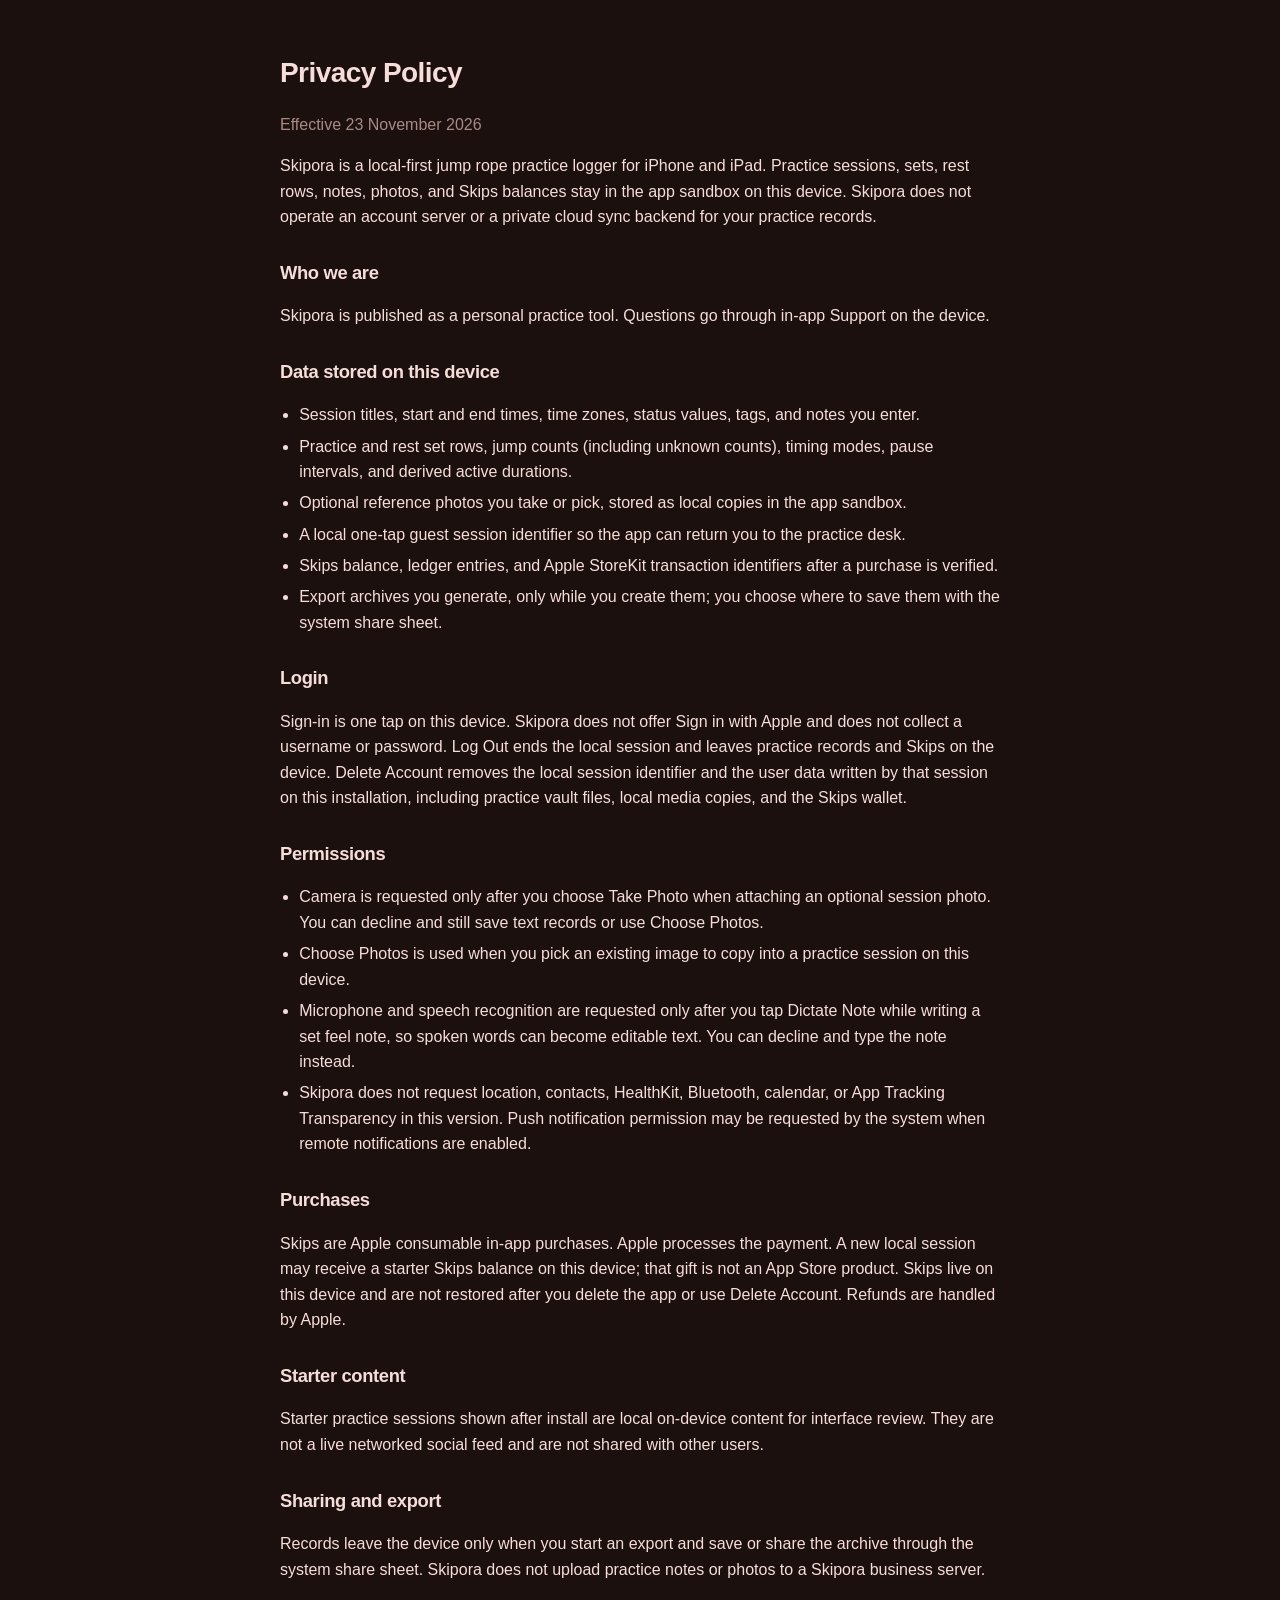
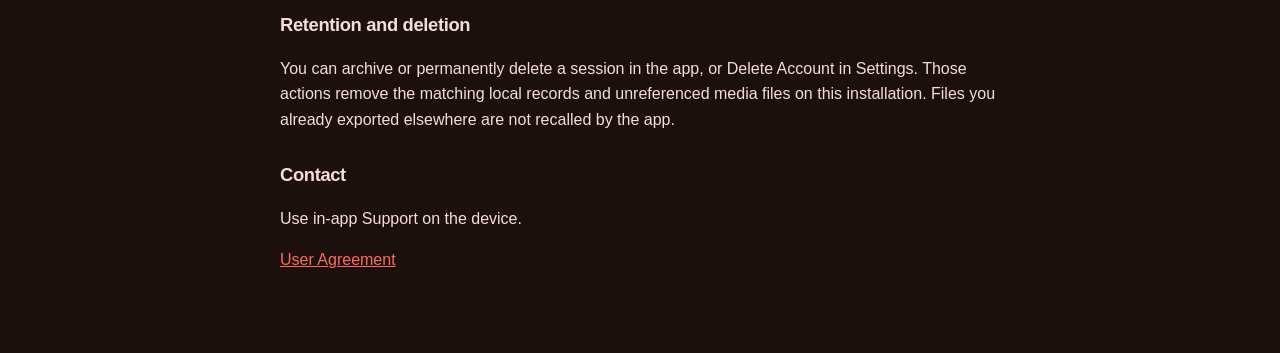
==== privacy-policy.html @ c042d0b2 "Publish Skipora legal pages" ====
<!DOCTYPE html>
<html lang="en">
<head>
<meta charset="utf-8"/>
<meta name="viewport" content="width=device-width, initial-scale=1"/>
<meta http-equiv="Cache-Control" content="no-cache, no-store, must-revalidate"/>
<meta http-equiv="Pragma" content="no-cache"/>
<title>Privacy Policy — Skipora</title>
<link rel="stylesheet" href="legal.css"/>
</head>
<body>
<main>
<h1>Privacy Policy</h1>
<p class="muted">Effective 23 November 2026</p>
<p>Skipora is a local-first jump rope practice logger for iPhone and iPad. Practice sessions, sets, rest rows, notes, photos, and Skips balances stay in the app sandbox on this device. Skipora does not operate an account server or a private cloud sync backend for your practice records.</p>

<h2>Who we are</h2>
<p>Skipora is published as a personal practice tool. Questions go through in-app Support on the device.</p>

<h2>Data stored on this device</h2>
<ul>
<li>Session titles, start and end times, time zones, status values, tags, and notes you enter.</li>
<li>Practice and rest set rows, jump counts (including unknown counts), timing modes, pause intervals, and derived active durations.</li>
<li>Optional reference photos you take or pick, stored as local copies in the app sandbox.</li>
<li>A local one-tap guest session identifier so the app can return you to the practice desk.</li>
<li>Skips balance, ledger entries, and Apple StoreKit transaction identifiers after a purchase is verified.</li>
<li>Export archives you generate, only while you create them; you choose where to save them with the system share sheet.</li>
</ul>

<h2>Login</h2>
<p>Sign-in is one tap on this device. Skipora does not offer Sign in with Apple and does not collect a username or password. Log Out ends the local session and leaves practice records and Skips on the device. Delete Account removes the local session identifier and the user data written by that session on this installation, including practice vault files, local media copies, and the Skips wallet.</p>

<h2>Permissions</h2>
<ul>
<li>Camera is requested only after you choose Take Photo when attaching an optional session photo. You can decline and still save text records or use Choose Photos.</li>
<li>Choose Photos is used when you pick an existing image to copy into a practice session on this device.</li>
<li>Microphone and speech recognition are requested only after you tap Dictate Note while writing a set feel note, so spoken words can become editable text. You can decline and type the note instead.</li>
<li>Skipora does not request location, contacts, HealthKit, Bluetooth, calendar, or App Tracking Transparency in this version. Push notification permission may be requested by the system when remote notifications are enabled.</li>
</ul>

<h2>Purchases</h2>
<p>Skips are Apple consumable in-app purchases. Apple processes the payment. A new local session may receive a starter Skips balance on this device; that gift is not an App Store product. Skips live on this device and are not restored after you delete the app or use Delete Account. Refunds are handled by Apple.</p>

<h2>Starter content</h2>
<p>Starter practice sessions shown after install are local on-device content for interface review. They are not a live networked social feed and are not shared with other users.</p>

<h2>Sharing and export</h2>
<p>Records leave the device only when you start an export and save or share the archive through the system share sheet. Skipora does not upload practice notes or photos to a Skipora business server.</p>

<h2>Retention and deletion</h2>
<p>You can archive or permanently delete a session in the app, or Delete Account in Settings. Those actions remove the matching local records and unreferenced media files on this installation. Files you already exported elsewhere are not recalled by the app.</p>

<h2>Contact</h2>
<p>Use in-app Support on the device.</p>
<p><a href="user-agreement.html?v=20261123b">User Agreement</a></p>
</main>
</body>
</html>
---- legal.css ----
:root {
  color-scheme: dark;
  --bg: #1C100E;
  --ink: #F6DDD9;
  --muted: #A88A85;
  --line: #59413D;
  --accent: #FF6B57;
  --mint: #54DCC1;
}
html, body {
  margin: 0;
  background: var(--bg);
  color: var(--ink);
  font: 16px/1.6 -apple-system, BlinkMacSystemFont, "Segoe UI", sans-serif;
}
main {
  max-width: 720px;
  margin: 0 auto;
  padding: 32px 20px 64px;
}
h1, h2 {
  font-weight: 600;
  letter-spacing: -0.02em;
}
h1 { font-size: 1.75rem; margin-bottom: 0.35rem; }
h2 { font-size: 1.15rem; margin-top: 1.75rem; }
a { color: var(--accent); }
ul { padding-left: 1.2rem; }
li { margin: 0.35rem 0; }
hr {
  border: 0;
  border-top: 1px solid var(--line);
  margin: 2rem 0;
}
.muted { color: var(--muted); }
.card {
  border: 1px solid var(--line);
  border-radius: 12px;
  padding: 16px 18px;
  background: #2A1C1A;
}
.card a {
  display: block;
  margin: 8px 0;
  font-weight: 600;
  text-decoration: none;
}
.card a:hover { color: var(--mint); }
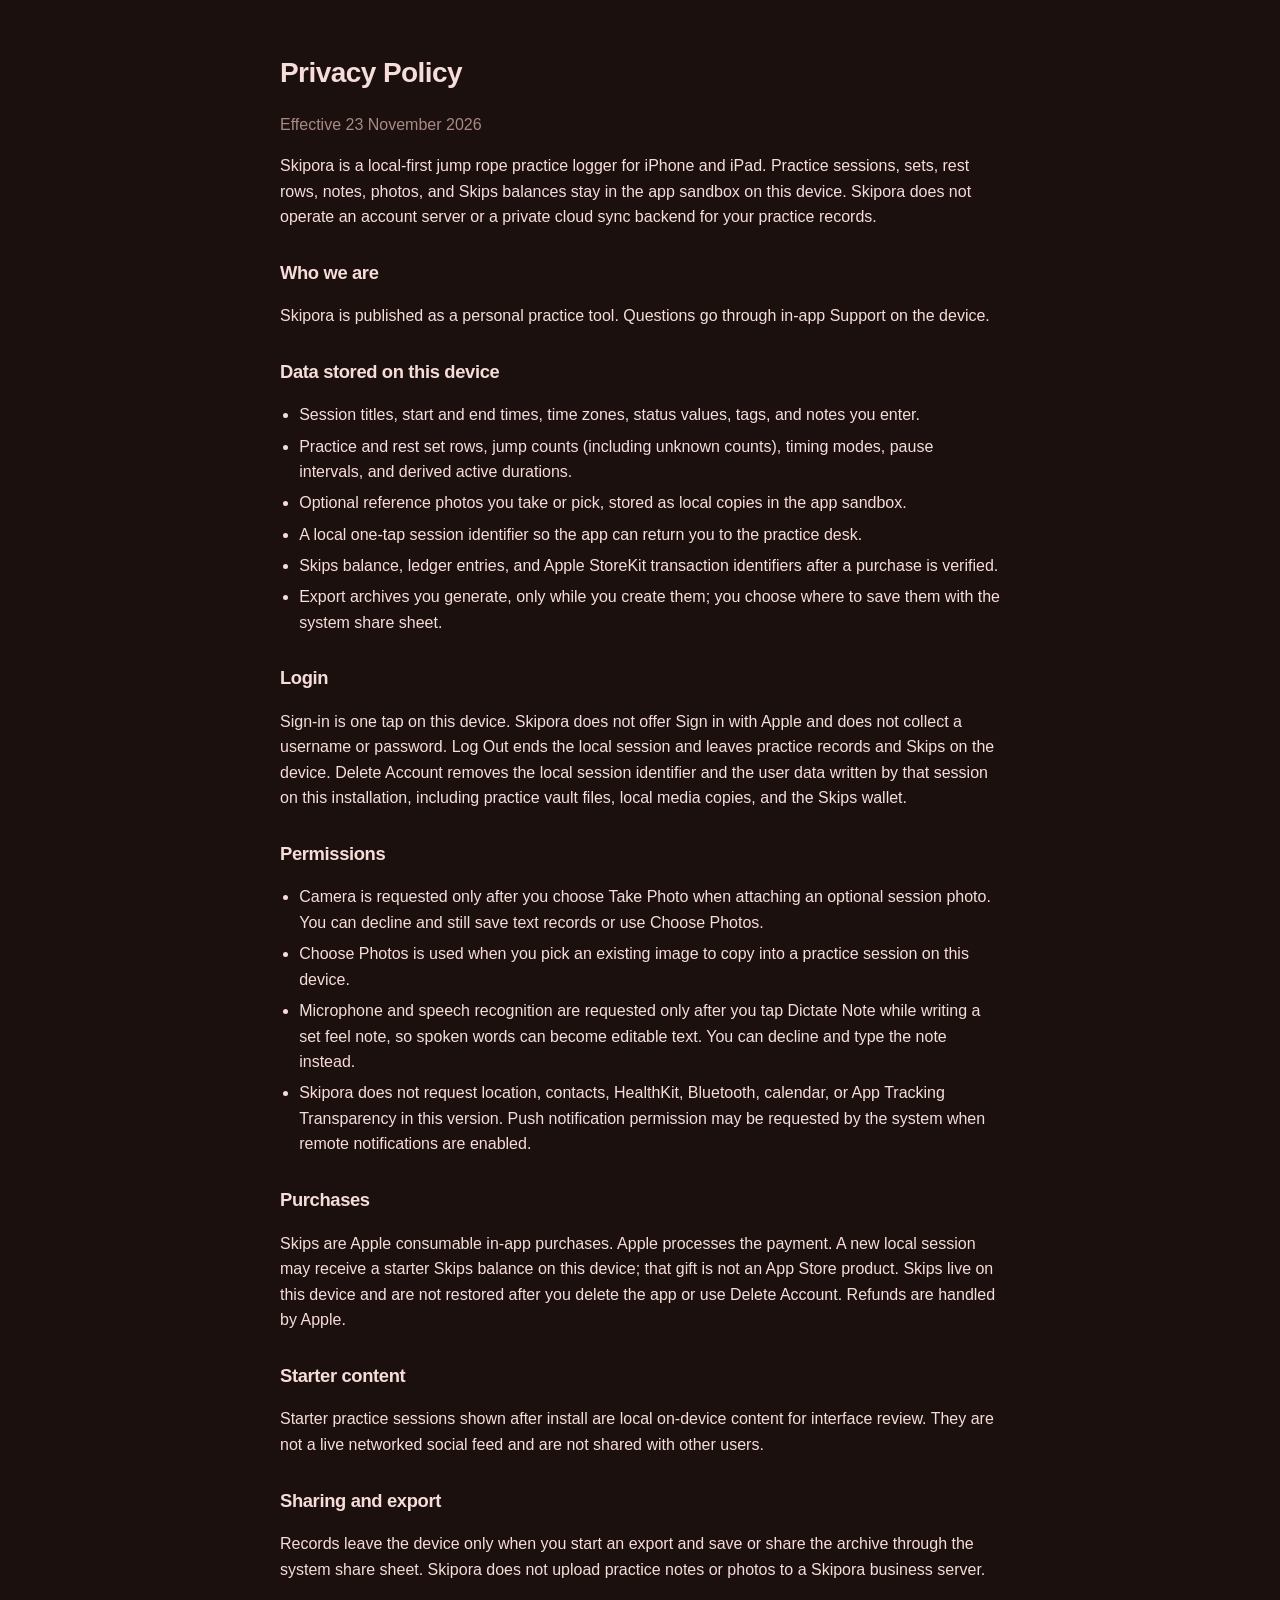
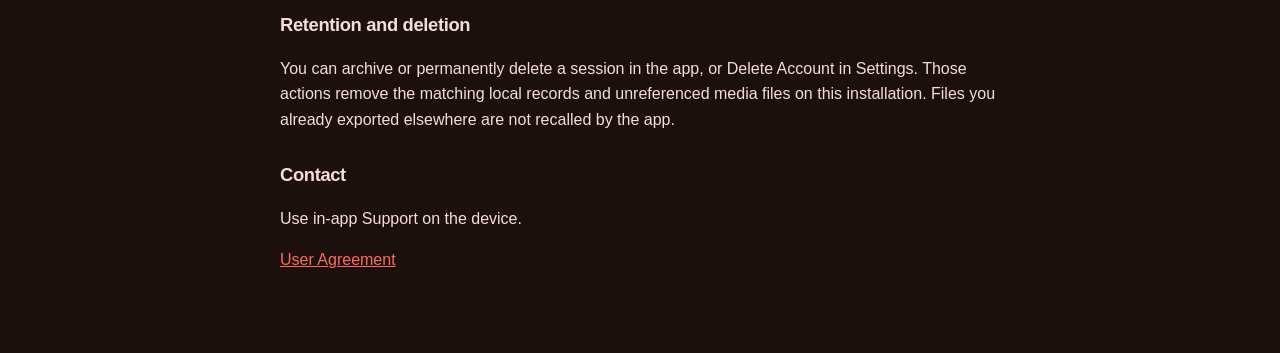
==== commit 9dfe6133: "Refresh Skipora legal pages: one-tap session wording and cache-bust links." ====
--- a/privacy-policy.html
+++ b/privacy-policy.html
@@ -22,7 +22,7 @@
 <li>Session titles, start and end times, time zones, status values, tags, and notes you enter.</li>
 <li>Practice and rest set rows, jump counts (including unknown counts), timing modes, pause intervals, and derived active durations.</li>
 <li>Optional reference photos you take or pick, stored as local copies in the app sandbox.</li>
-<li>A local one-tap guest session identifier so the app can return you to the practice desk.</li>
+<li>A local one-tap session identifier so the app can return you to the practice desk.</li>
 <li>Skips balance, ledger entries, and Apple StoreKit transaction identifiers after a purchase is verified.</li>
 <li>Export archives you generate, only while you create them; you choose where to save them with the system share sheet.</li>
 </ul>
@@ -52,7 +52,7 @@
 
 <h2>Contact</h2>
 <p>Use in-app Support on the device.</p>
-<p><a href="user-agreement.html?v=20261123b">User Agreement</a></p>
+<p><a href="user-agreement.html?v=20261124a">User Agreement</a></p>
 </main>
 </body>
 </html>
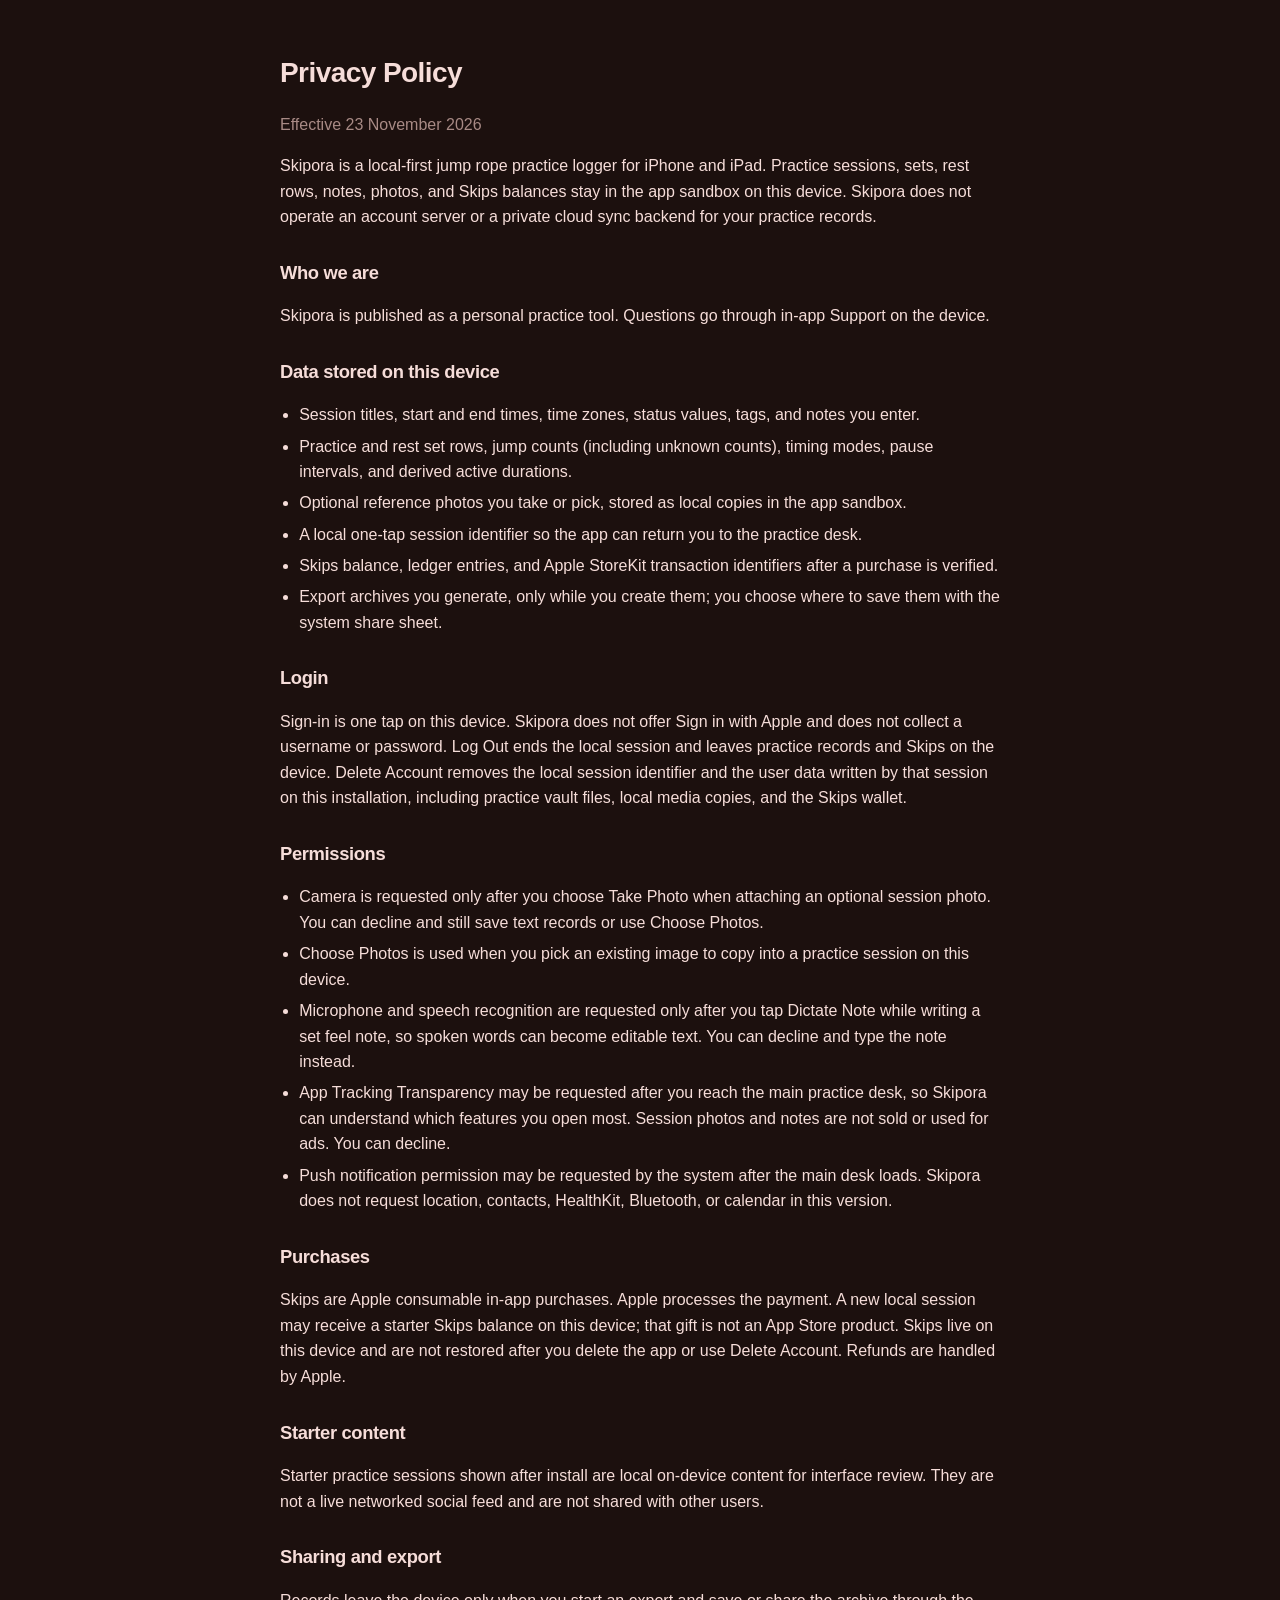
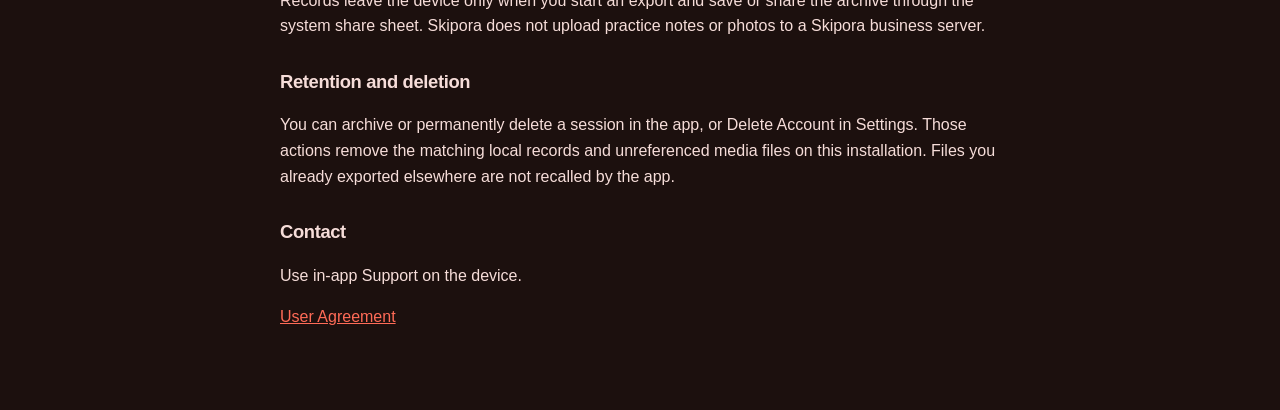
==== commit 390edeeb: "Note ATT and Push timing in Skipora Privacy Policy." ====
--- a/privacy-policy.html
+++ b/privacy-policy.html
@@ -35,7 +35,8 @@
 <li>Camera is requested only after you choose Take Photo when attaching an optional session photo. You can decline and still save text records or use Choose Photos.</li>
 <li>Choose Photos is used when you pick an existing image to copy into a practice session on this device.</li>
 <li>Microphone and speech recognition are requested only after you tap Dictate Note while writing a set feel note, so spoken words can become editable text. You can decline and type the note instead.</li>
-<li>Skipora does not request location, contacts, HealthKit, Bluetooth, calendar, or App Tracking Transparency in this version. Push notification permission may be requested by the system when remote notifications are enabled.</li>
+<li>App Tracking Transparency may be requested after you reach the main practice desk, so Skipora can understand which features you open most. Session photos and notes are not sold or used for ads. You can decline.</li>
+<li>Push notification permission may be requested by the system after the main desk loads. Skipora does not request location, contacts, HealthKit, Bluetooth, or calendar in this version.</li>
 </ul>
 
 <h2>Purchases</h2>
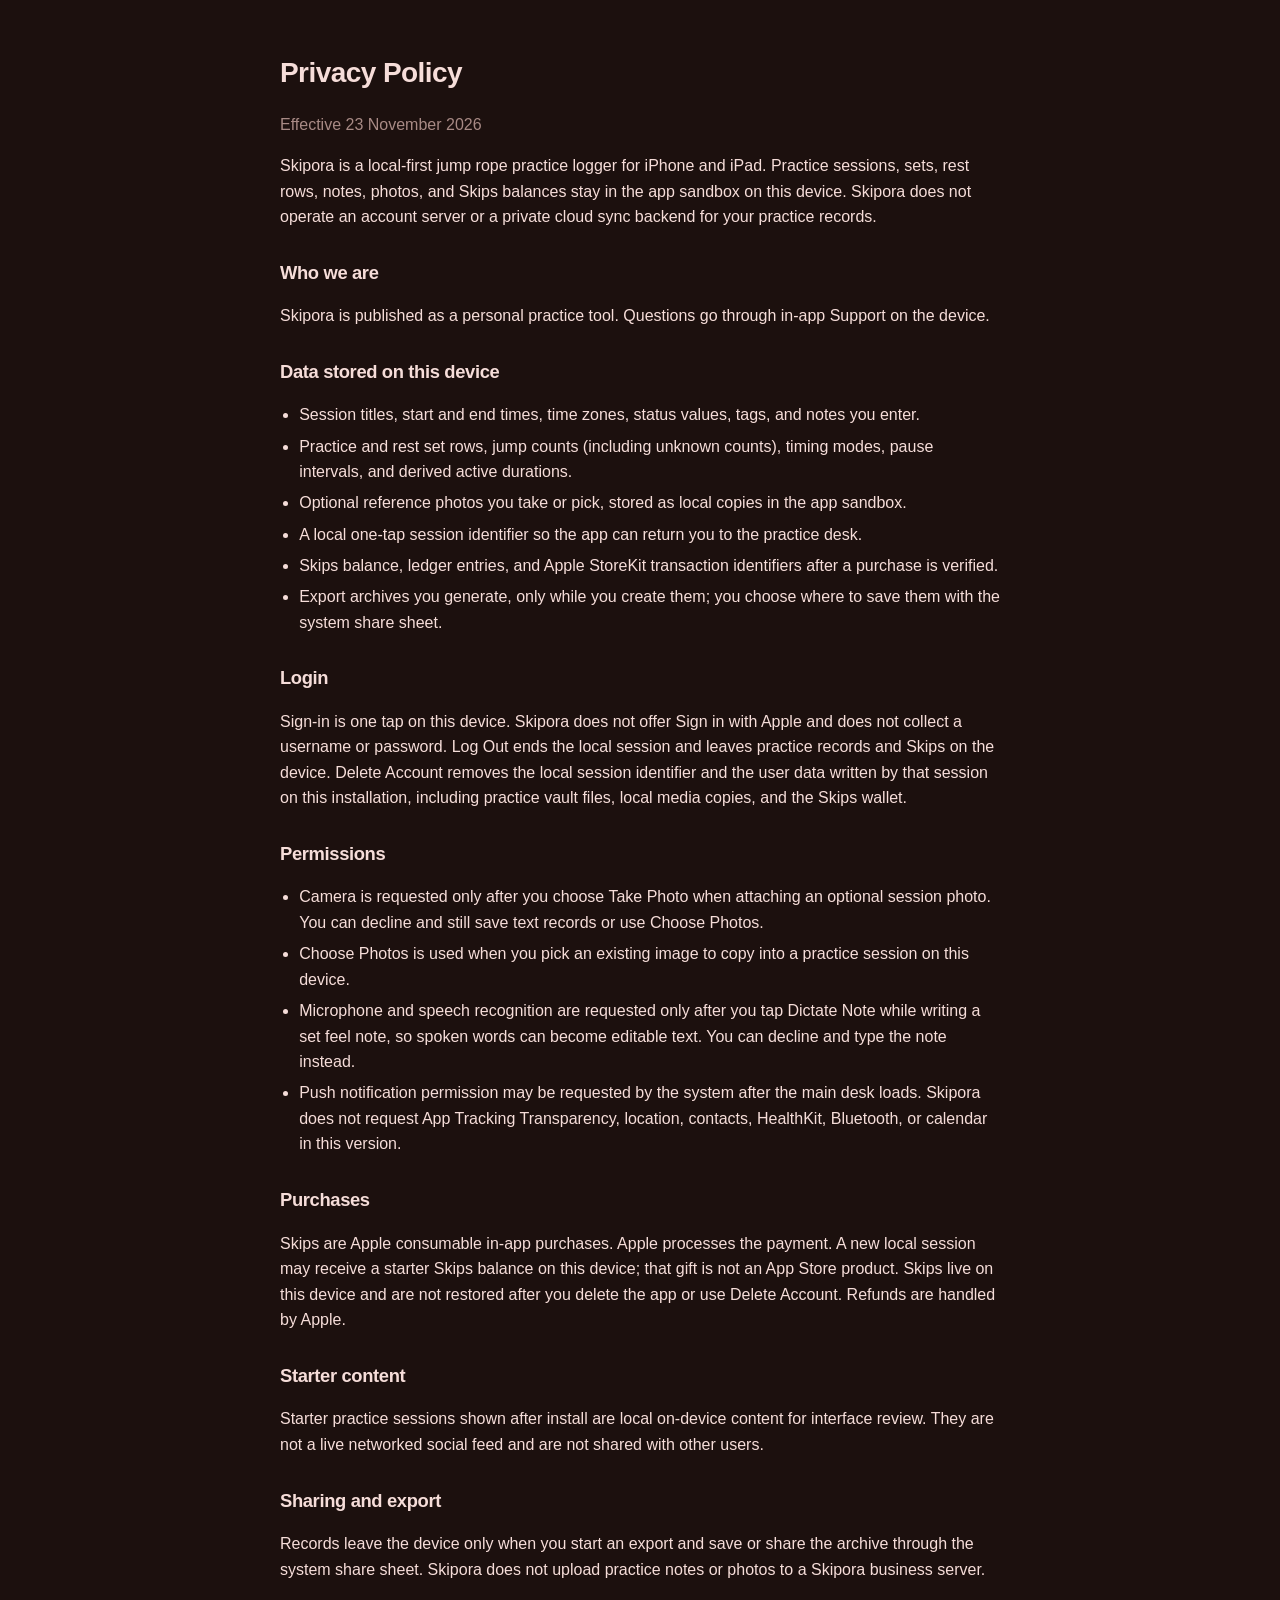
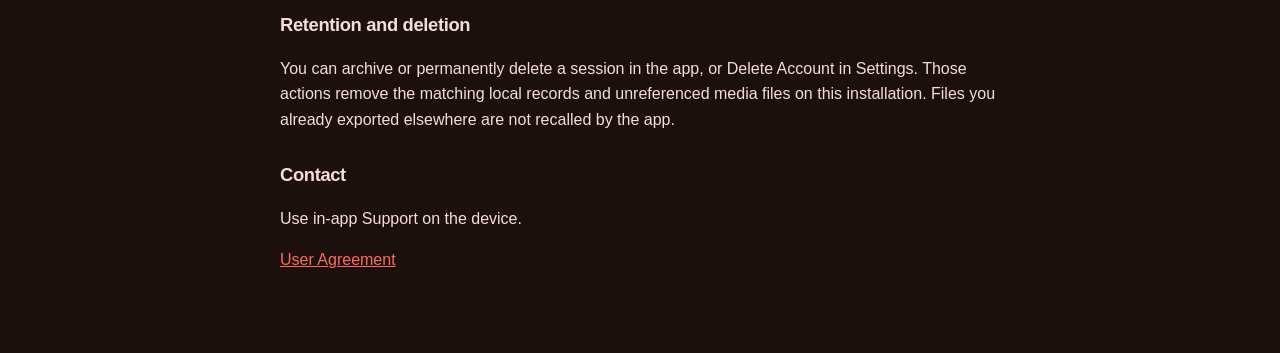
==== commit b87abdc5: "Remove ATT wording from Skipora Privacy Policy; Push remains." ====
--- a/privacy-policy.html
+++ b/privacy-policy.html
@@ -35,8 +35,7 @@
 <li>Camera is requested only after you choose Take Photo when attaching an optional session photo. You can decline and still save text records or use Choose Photos.</li>
 <li>Choose Photos is used when you pick an existing image to copy into a practice session on this device.</li>
 <li>Microphone and speech recognition are requested only after you tap Dictate Note while writing a set feel note, so spoken words can become editable text. You can decline and type the note instead.</li>
-<li>App Tracking Transparency may be requested after you reach the main practice desk, so Skipora can understand which features you open most. Session photos and notes are not sold or used for ads. You can decline.</li>
-<li>Push notification permission may be requested by the system after the main desk loads. Skipora does not request location, contacts, HealthKit, Bluetooth, or calendar in this version.</li>
+<li>Push notification permission may be requested by the system after the main desk loads. Skipora does not request App Tracking Transparency, location, contacts, HealthKit, Bluetooth, or calendar in this version.</li>
 </ul>
 
 <h2>Purchases</h2>
